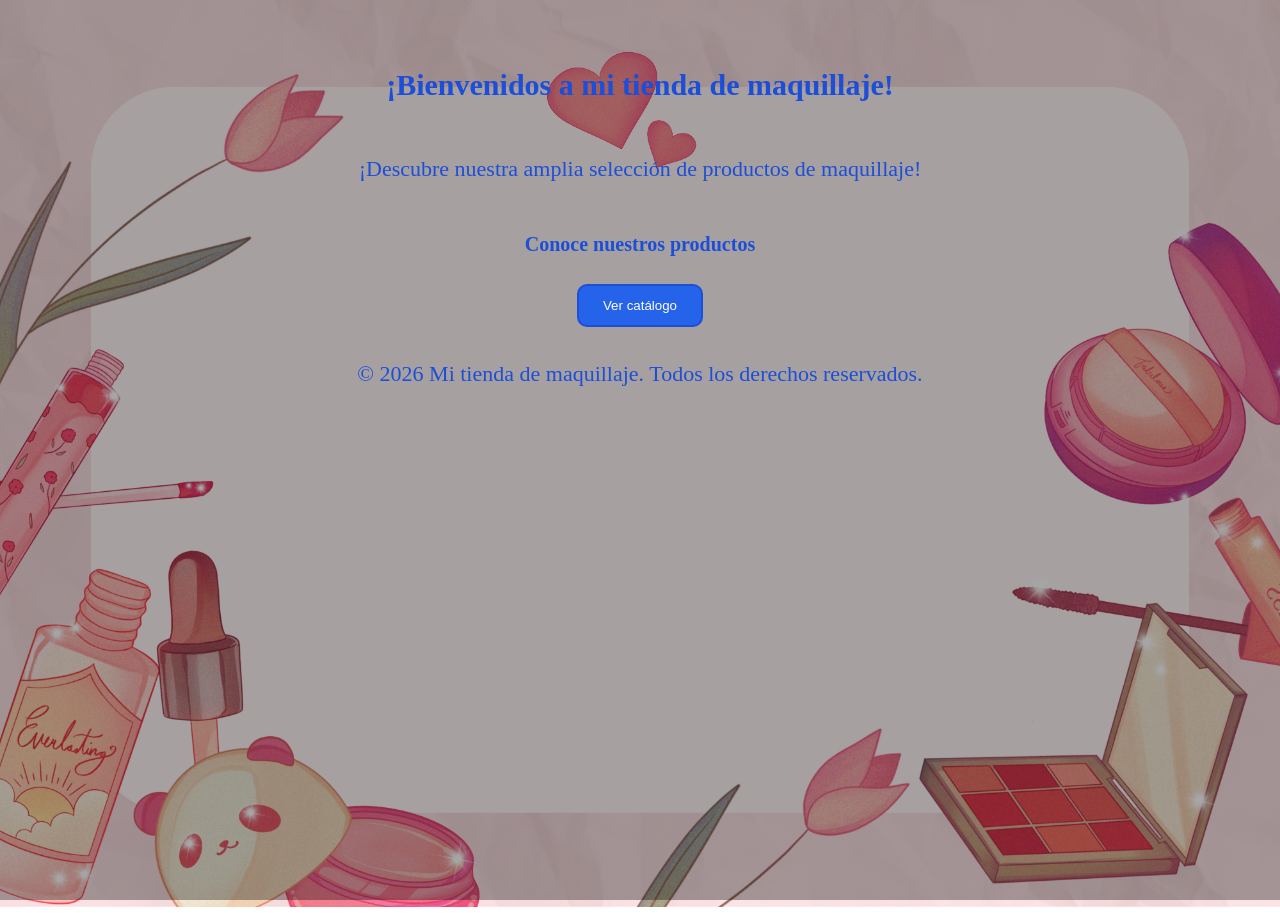
==== index.html @ dda325d0 "Add files via upload" ====
<!DOCTYPE html>
<html>

<head>
   <meta charset="UTF-8">
    <meta name="viewport" content="width=device-width, initial-scale=1.0">
    <title>Mi tienda de maquillaje</title>
    <link rel="stylesheet" href="style.css">
</head>

<body>

    <div class="contenedor">
         <h1>¡Bienvenidos a mi tienda de maquillaje!</h1>
        <p>¡Descubre nuestra amplia selección de productos de maquillaje!</p>
        <h2>Conoce nuestros productos</h2>
        <a href="catálogo.html"><button>Ver catálogo</button></a>
        <p>© 2026 Mi tienda de maquillaje. Todos los derechos reservados.</p>
    </div>
    <script src="script.js"></script>

</body>

</html>
---- style.css ----
body {
    
    margin: 0;
    min-height: 100vh;
    background-image:
    linear-gradient(rgba(0, 0, 0, 0.35), rgba(0, 0, 0, 0.35)),
    url("Tarjeta Agradecimiento para cliente Belleza Maquillaje Rosado Makeup.png");

    background-size: cover;
    background-position: center center;
    background-repeat: no-repeat;
    background-attachment: fixed;

    color: #1d4ed8;

    text-align: center;
    display: grid;
    place-items: center;
  
}
h1 {
    color: #1d4ed8;
    font-size: 30px;
}
p {
    font-size: 22px;
    color: #1d4ed8;
}
h2 {
    color: #1d4ed8;
    font-size: 20px;
}
button {
    background-color: #2563eb;
    color: white;
    border: 2px solid #1d4ed8;
    padding: 12px 24px;
    border-radius: 10px;
    cursor: pointer;
}
.contenedor {
    min-height: 100vh;
    display: flex;
    flex-direction: column;
    justify-content: flex-start;
    align-items: center;
    gap: 12px;
    padding: 40px 20px;
    box-sizing: border-box;
}
.productos img {
    width: 150px;
    height: 150px;
    object-fit: contain;
    display: block;
    margin: auto;
    object-fit: contain;
}
.productos {
    display: inline-block;
    vertical-align: top;
    width: 200px;
    margin: 20px;
    padding: 15px;
    text-align: center;
    border: 1px solid #1d4ed8;
    border-radius: 12px;
    background-color: rgba(255, 255, 255, 0.8);
}
.carrito {
    background-color: rgba(244, 213, 243, 0.8);
    color: #1d4ed8;
    border: 2px solid #1d4ed8;
    padding: 25px;
    margin: 30px auto;
    width: 80%;
    max-width: 600px;
    border-radius: 5px;
    cursor: pointer;
    text-align: center;
}
.carrito-button {
    background-color: #2563eb;
    color: white;
    border: 2px solid #1d4ed8;
    padding: 8px 12px;
    border-radius: 8px;
    cursor: pointer;
}
.productos h3 {
    font-size: 18px;
    margin: 8px 0;
    line-height: 1.2;
}

.productos p {
    font-size: 16px;
    margin: 6px 0;
    line-height: 1.2;
}

.productos button {
    margin-top: 8px;
    font-size: 14px;
}

.productos {
    line-height: normal;
}

div.contenedor {
    margin-top: 8px;
    margin-bottom: 5px;
}
.buscador {
    margin: 20px auto;
    text-align: center;
}
.buscador input {
    max-width: 400px;
    padding: 12px;
    width: 80%;
    border: 2px solid #1d4ed8;
    border-radius: 10px;
    font-size: 16px;
    outline: none;
}
/* =================================
   DISEÑO RESPONSIVO PARA CELULARES
   ================================= */

@media screen and (max-width: 600px) {

    /* Ajustes generales */
    * {
        box-sizing: border-box;
    }

    body {
        display: block;
        width: 100%;
        min-height: 100vh;
        background-size: cover;
        background-repeat: no-repeat;
        background-attachment: scroll;
        background-position: center center;
        text-align: center;
    }

    /* Contenedor principal */
    .contenedor {
        width: 100%;
        min-height: 100vh;
        padding: 25px 15px;
        gap: 12px;
        justify-content: flex-start;
    }

    /* Títulos */
    h1 {
        font-size: 25px;
    }

    h2 {
        font-size: 20px;
    }

    /* Párrafos */
    p {
        font-size: 16px;
    }

    /* Productos */
    .productos {
        display: block;
        width: 100%;
        max-width: 320px;
        margin: 15px auto;
        padding: 15px;
    }

    /* Imágenes de productos */
    .productos img {
        width: 100%;
        max-width: 180px;
        height: 160px;
        object-fit: contain;
    }

    /* Botones */
    button {
        max-width: 100%;
        padding: 12px 18px;
        font-size: 15px;
    }

    /* Carrito */
    .carrito {
        width: calc(100% - 24px);
        max-width: 500px;
        margin: 20px auto;
        padding: 18px 12px;
    }

    /* Buscador */
    .buscador input {
        width: 90%;
        max-width: 400px;
        font-size: 16px;
    }
}
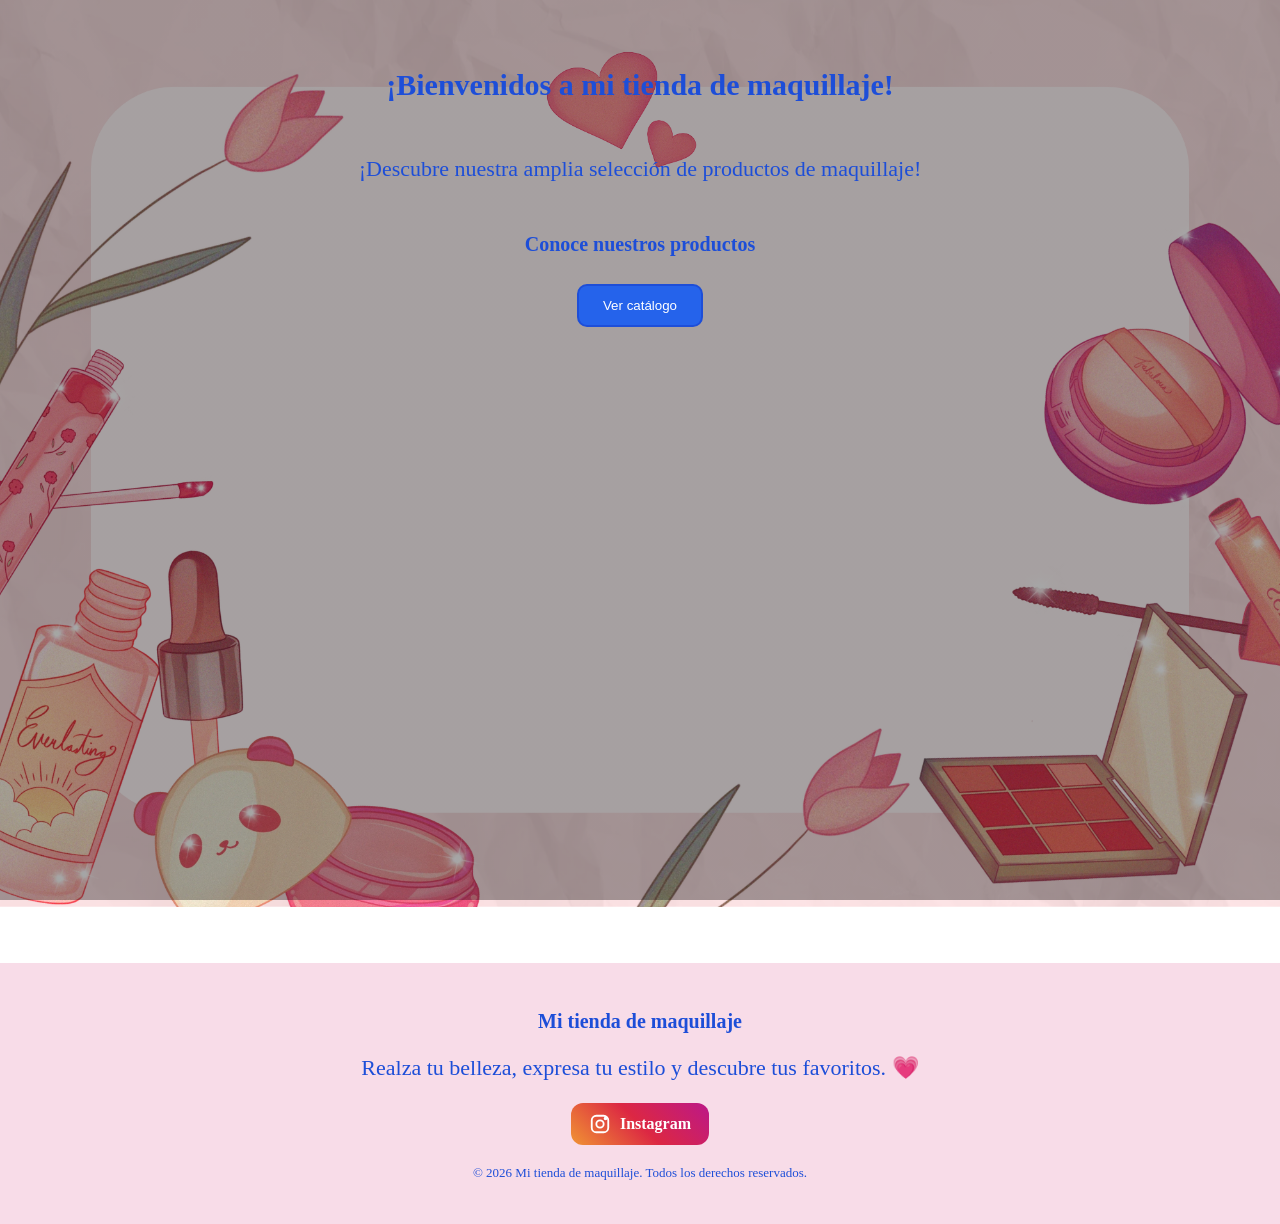
==== commit 62e953f9: "Add files via upload" ====
--- a/index.html
+++ b/index.html
@@ -15,9 +15,45 @@
         <p>¡Descubre nuestra amplia selección de productos de maquillaje!</p>
         <h2>Conoce nuestros productos</h2>
         <a href="catálogo.html"><button>Ver catálogo</button></a>
-        <p>© 2026 Mi tienda de maquillaje. Todos los derechos reservados.</p>
     </div>
     <script src="script.js"></script>
+
+<footer class="pie-pagina">
+
+    <h2>Mi tienda de maquillaje</h2>
+
+    <p>Realza tu belleza, expresa tu estilo y descubre tus favoritos. 💗</p>
+
+<div class="redes-sociales">
+    <a href="https://www.instagram.com/" target="_blank" rel="noopener noreferrer">
+
+        <svg xmlns="http://www.w3.org/2000/svg"
+             width="22"
+             height="22"
+             viewBox="0 0 24 24"
+             fill="none"
+             stroke="currentColor"
+             stroke-width="2"
+             stroke-linecap="round"
+             stroke-linejoin="round">
+
+            <rect x="3" y="3" width="18" height="18" rx="5"/>
+            <circle cx="12" cy="12" r="4"/>
+            <circle cx="18" cy="6" r="1"/>
+
+        </svg>
+
+        <span>Instagram</span>
+
+    </a>
+</div>
+
+    <p class="derechos">
+        © 2026 Mi tienda de maquillaje.
+        Todos los derechos reservados.
+    </p>
+
+</footer>
 
 </body>
 
--- a/style.css
+++ b/style.css
@@ -209,3 +209,157 @@
         font-size: 16px;
     }
 }
+
+/* BUSCADOR */
+
+.buscador {
+    width: 100%;
+    margin: 20px auto 30px;
+    text-align: center;
+}
+
+.buscador input {
+    width: 85%;
+    max-width: 450px;
+    padding: 14px 18px;
+    border: 2px solid #1d4ed8;
+    border-radius: 12px;
+    font-size: 16px;
+    background-color: white;
+    color: #333;
+}
+
+.buscador input:focus {
+    outline: none;
+    border-color: #2563eb;
+    box-shadow: 0 0 8px rgba(37, 99, 235, 0.3);
+}
+/* PIE DE PÁGINA */
+
+.pie-pagina {
+    width: 100%;
+    margin-top: 50px;
+    padding: 30px 15px;
+    background-color: #f8dce8;
+    color: #63384e;
+    text-align: center;
+}
+
+.pie-pagina h2 {
+    margin-bottom: 10px;
+}
+
+.redes-sociales {
+    margin: 15px 0;
+}
+
+.redes-sociales a {
+    display: inline-flex;
+    align-items: center;
+    justify-content: center;
+    gap: 9px;
+    padding: 10px 18px;
+    color: white;
+    background: linear-gradient(45deg, #f09433, #dc2743, #bc1888);
+    border-radius: 12px;
+    text-decoration: none;
+    font-weight: bold;
+    transition: transform 0.3s, box-shadow 0.3s;
+}
+
+.redes-sociales a:hover {
+    transform: scale(1.06);
+    box-shadow: 0 4px 12px rgba(0,0,0,0.2);
+}
+
+.redes-sociales svg {
+    flex-shrink: 0;
+}
+
+.derechos {
+    margin-top: 20px;
+    font-size: 13px;
+}
+/* MISMO DISEÑO DE FOOTER EN TODAS LAS PÁGINAS */
+
+.pie-pagina {
+    width: 100vw;
+    max-width: 100vw;
+    box-sizing: border-box;
+    position: relative;
+    left: 50%;
+    transform: translateX(-50%);
+}
+/* SECCIÓN DE OFERTAS */
+
+.ofertas {
+    width: 100%;
+    max-width: 750px;
+    margin: 30px auto;
+    padding: 25px 15px;
+    background-color: #fff0f5;
+    border: 2px solid #f3b6d0;
+    border-radius: 18px;
+    text-align: center;
+}
+
+.ofertas h2 {
+    color: #a83268;
+}
+
+.oferta-producto {
+    position: relative;
+    display: inline-block;
+    width: 90%;
+    max-width: 300px;
+    margin: 15px auto;
+    padding: 20px;
+    background-color: white;
+    border-radius: 15px;
+    box-shadow: 0 3px 10px rgba(0,0,0,0.10);
+}
+
+.etiqueta-oferta {
+    display: inline-block;
+    padding: 6px 12px;
+    background-color: #e83e70;
+    color: white;
+    border-radius: 20px;
+    font-weight: bold;
+}
+
+.precio-anterior {
+    color: #888;
+    text-decoration: line-through;
+}
+
+.precio-oferta {
+    color: #e83e70;
+    font-size: 23px;
+    font-weight: bold;
+}
+/* PRECIOS DE PRODUCTOS */
+
+.productos .precio-anterior {
+    color: #888;
+    text-decoration: line-through;
+    margin-bottom: 4px;
+}
+
+.productos .precio-oferta {
+    color: #e83e70;
+    font-size: 21px;
+    font-weight: bold;
+    margin-top: 4px;
+}
+
+.productos .etiqueta-oferta {
+    display: inline-block;
+    margin: 8px;
+    padding: 6px 12px;
+    background-color: #e83e70;
+    color: white;
+    border-radius: 20px;
+    font-size: 12px;
+    font-weight: bold;
+}
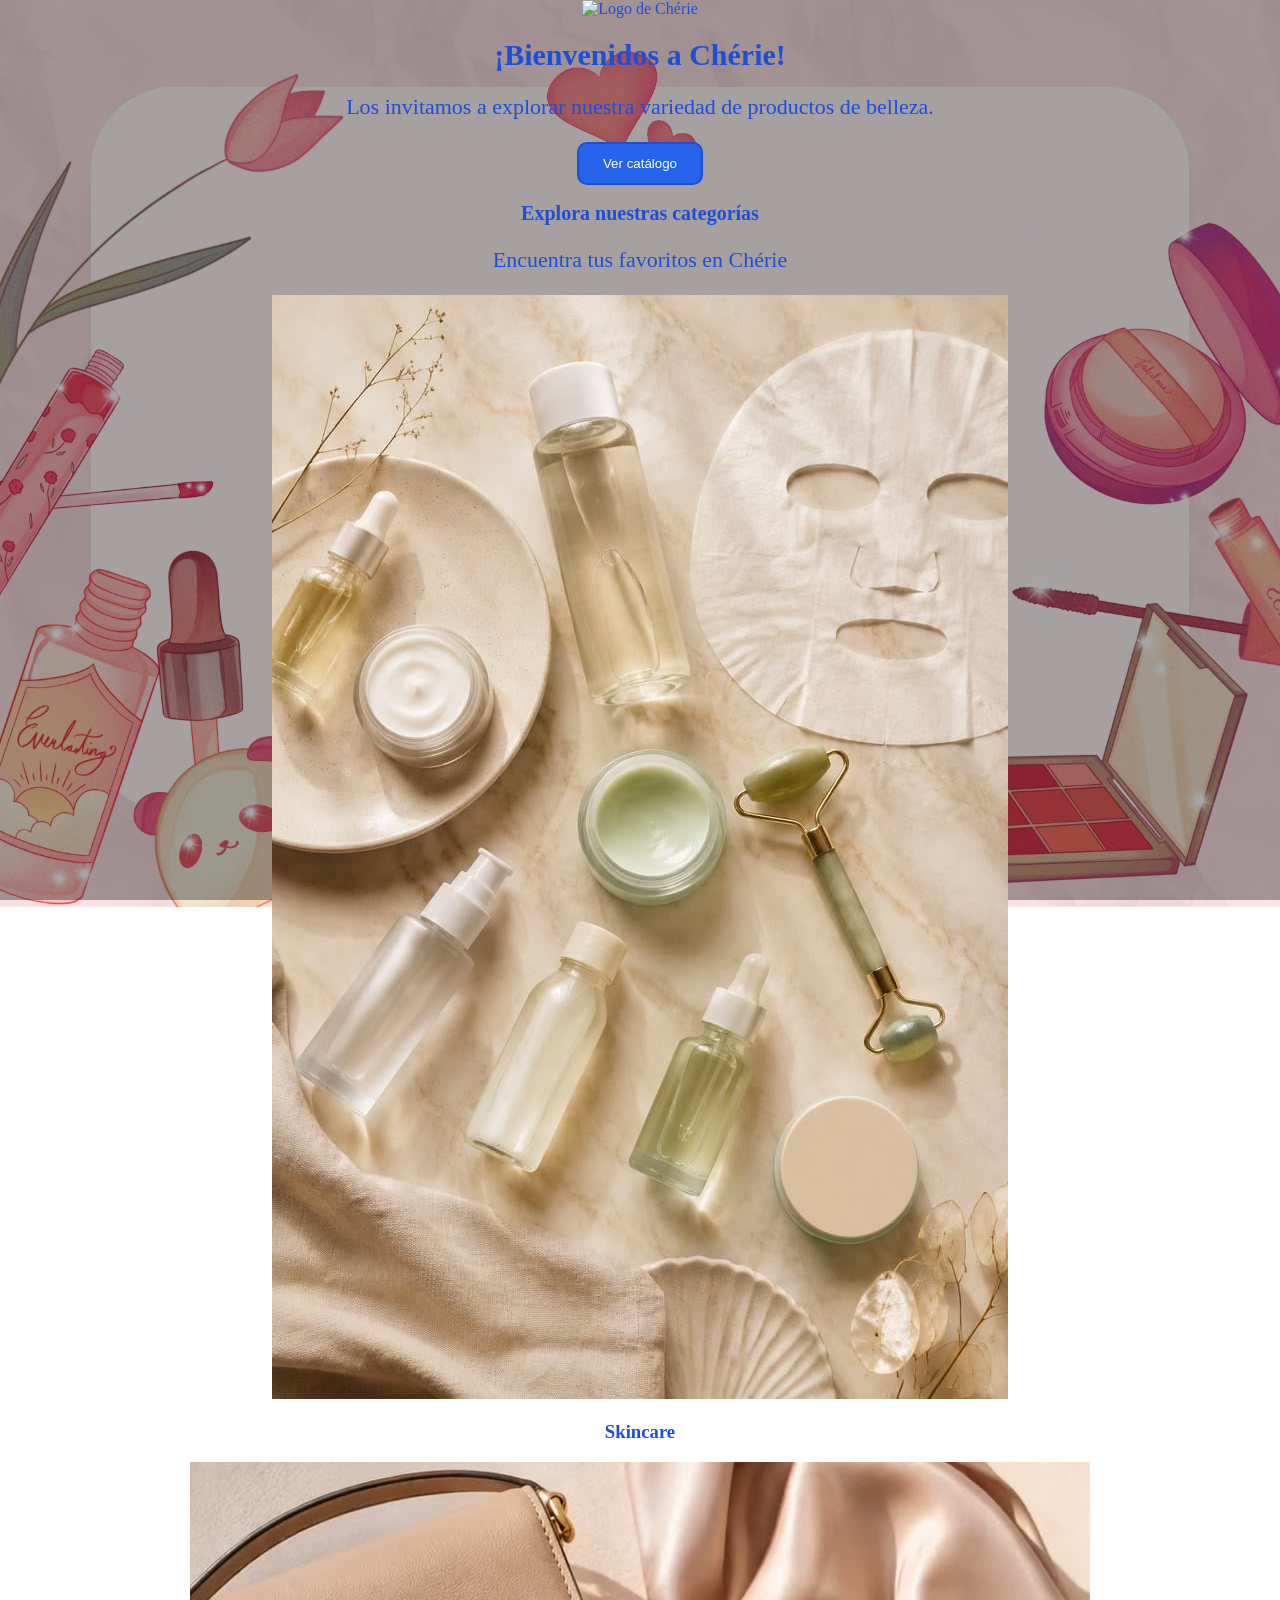
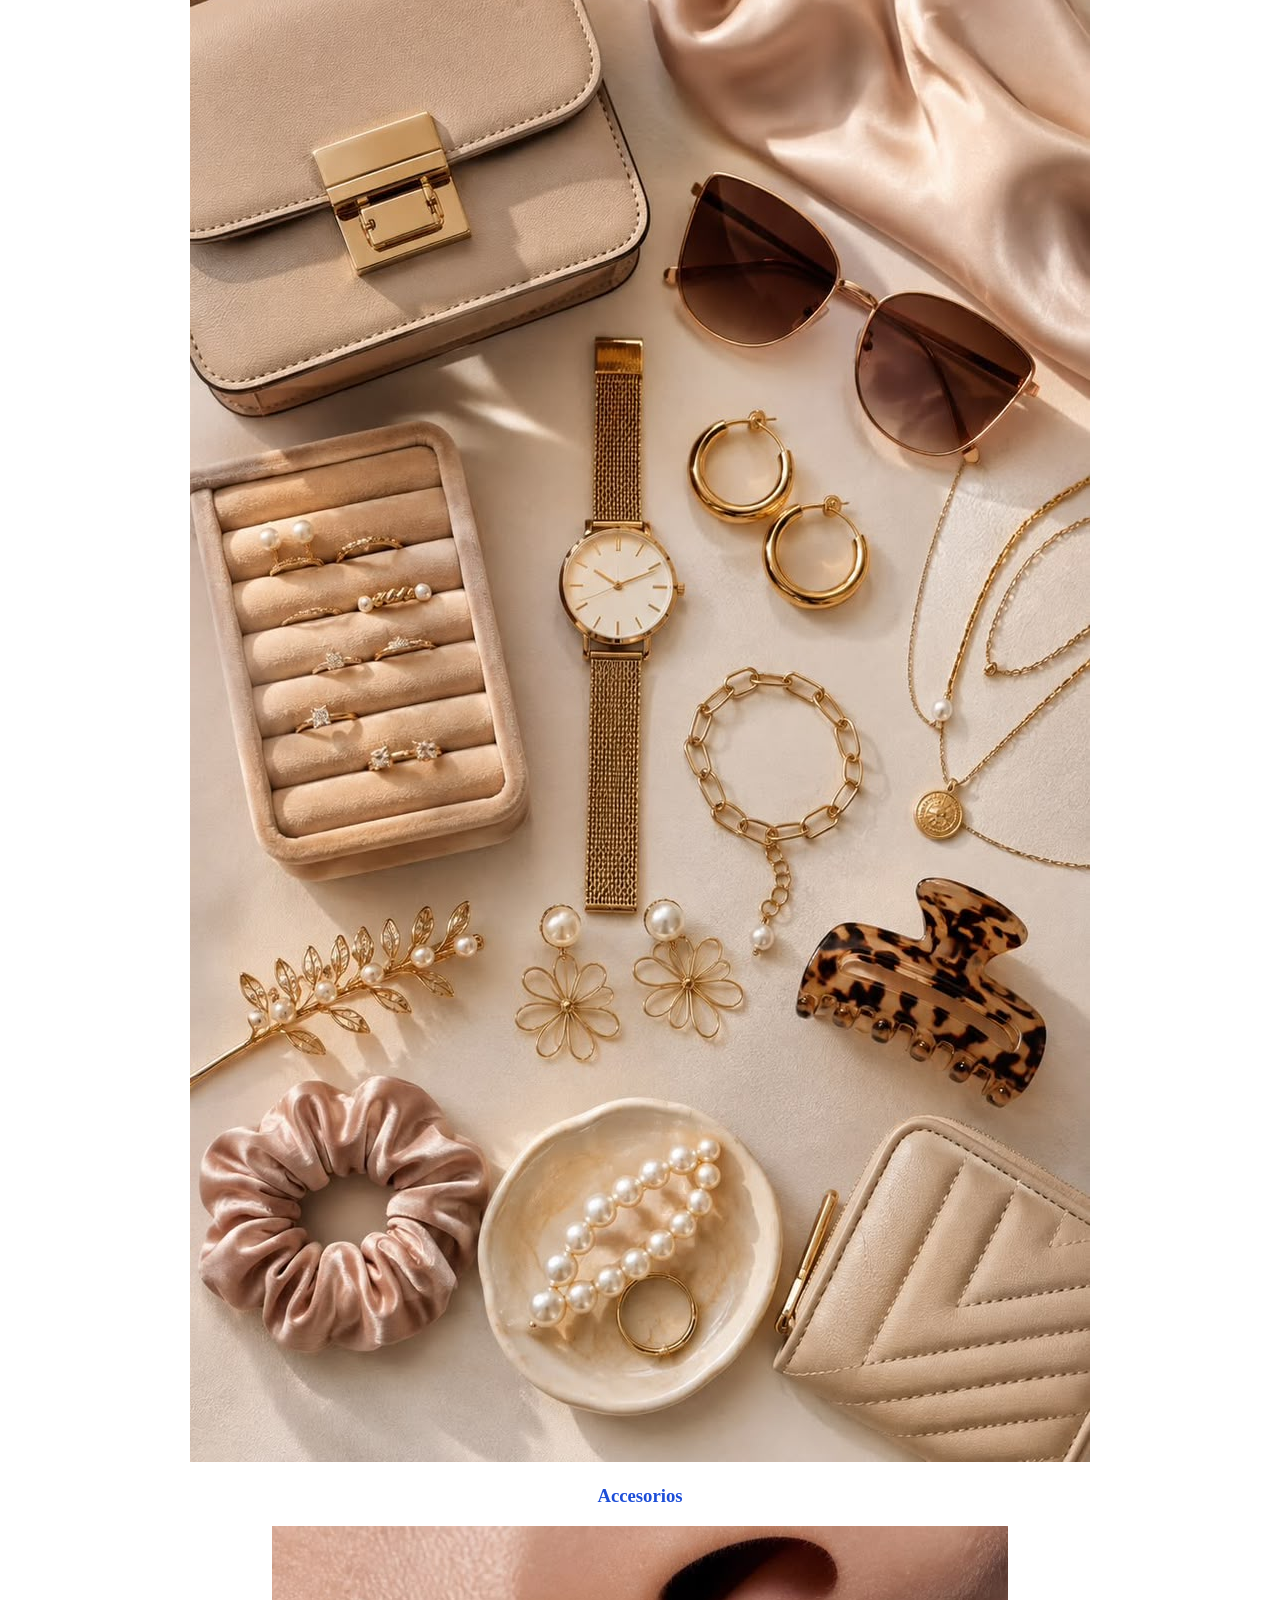
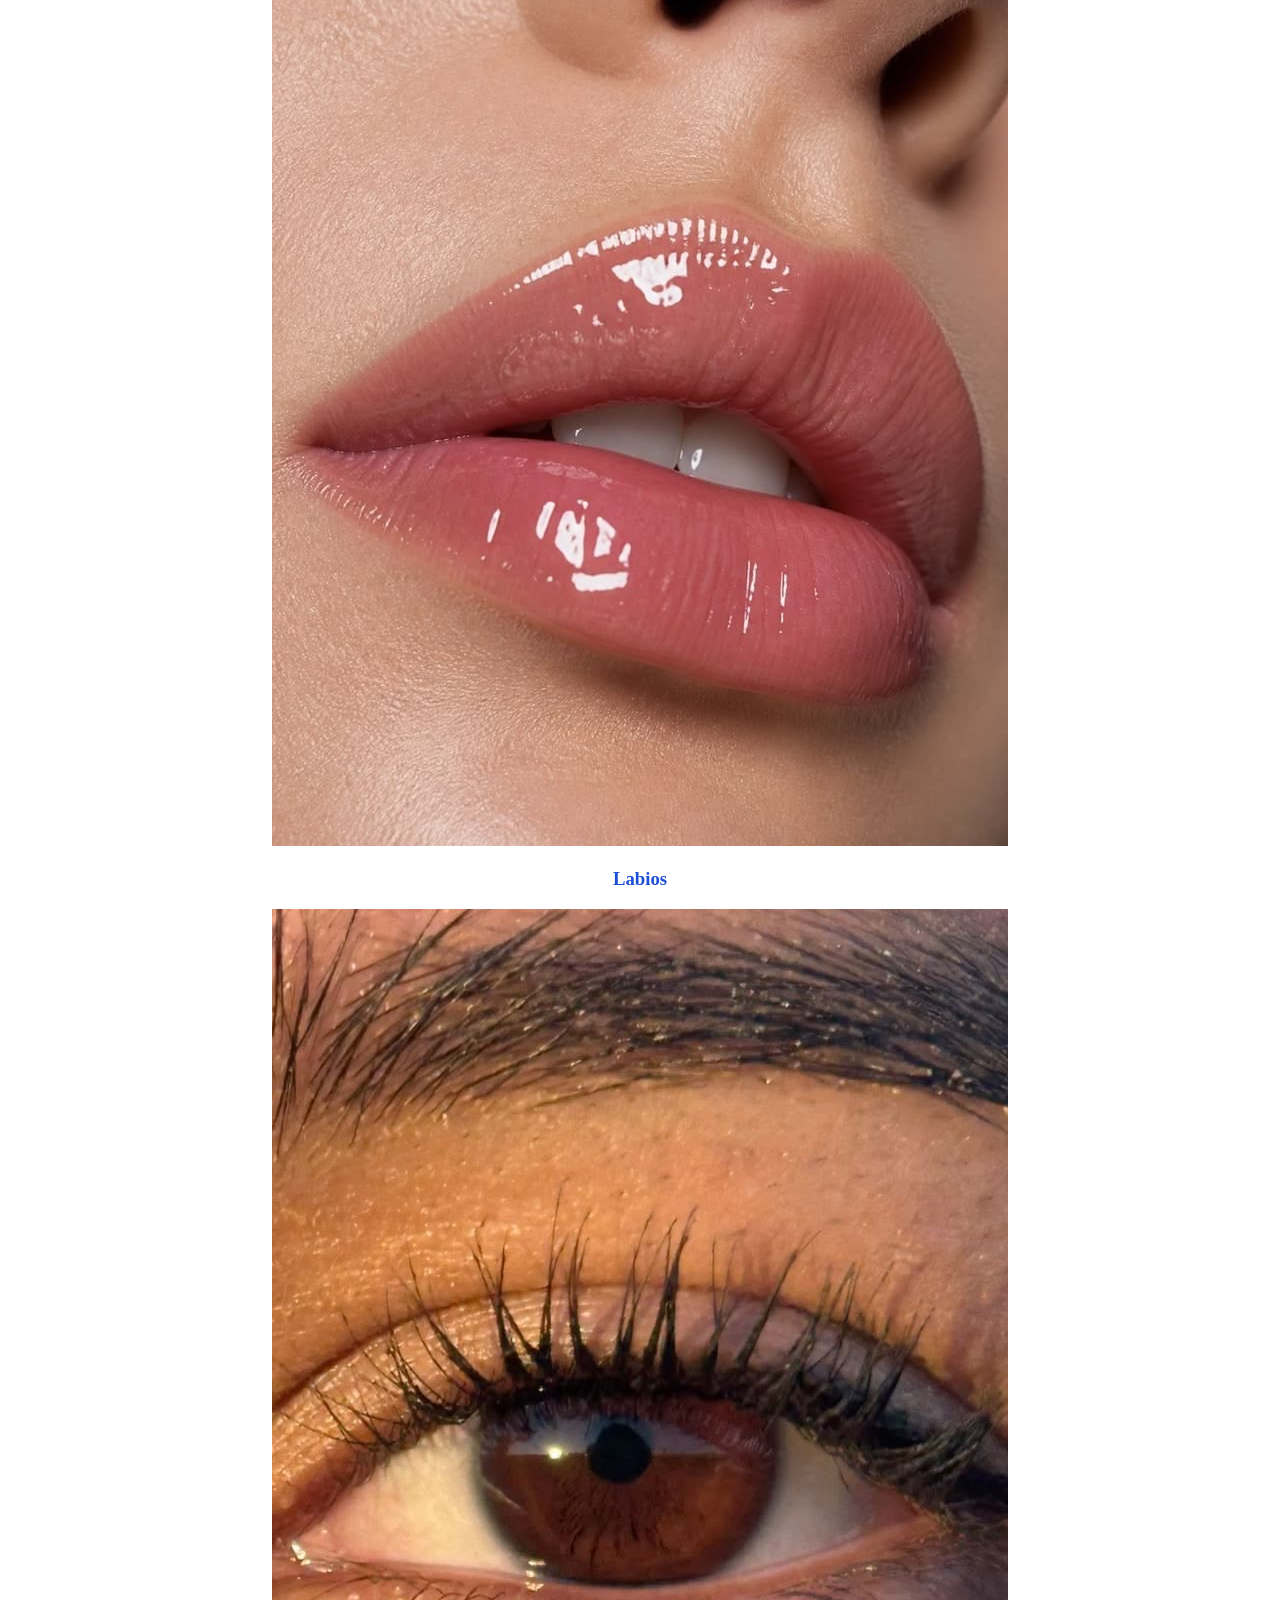
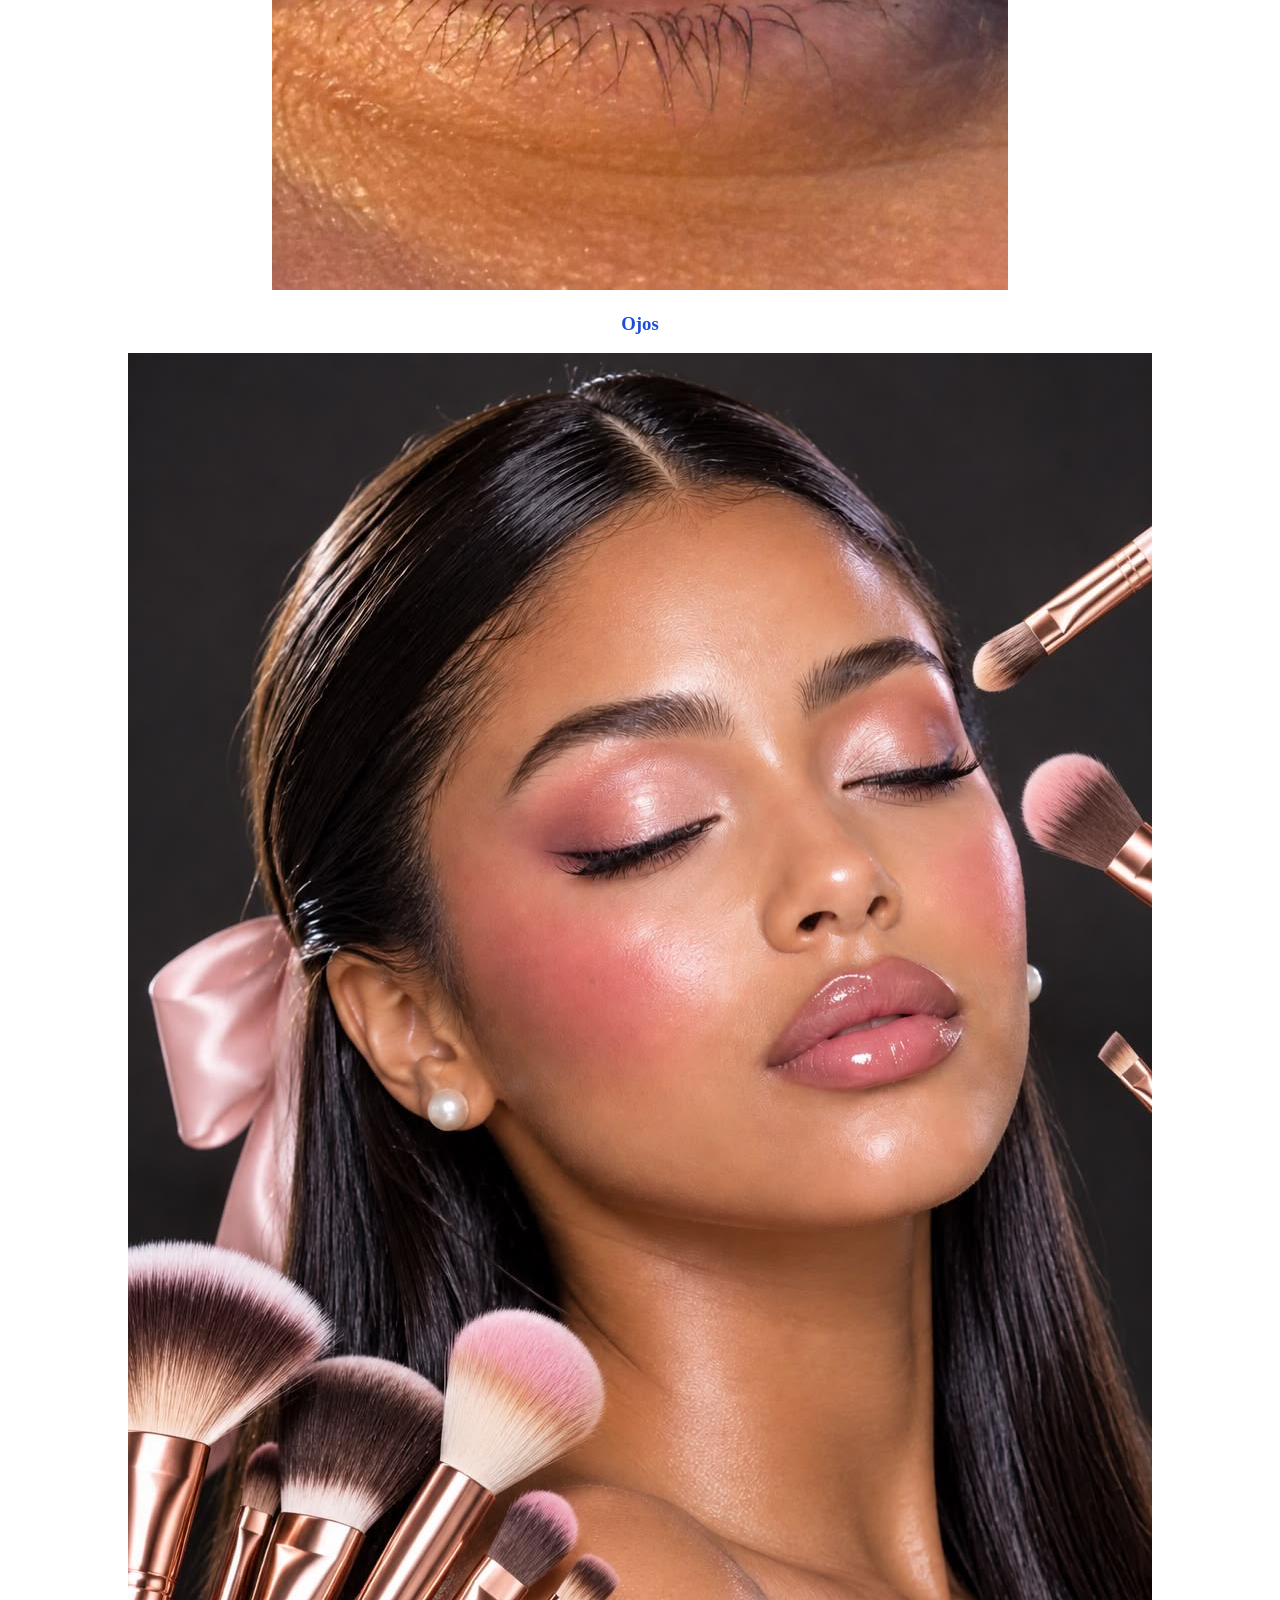
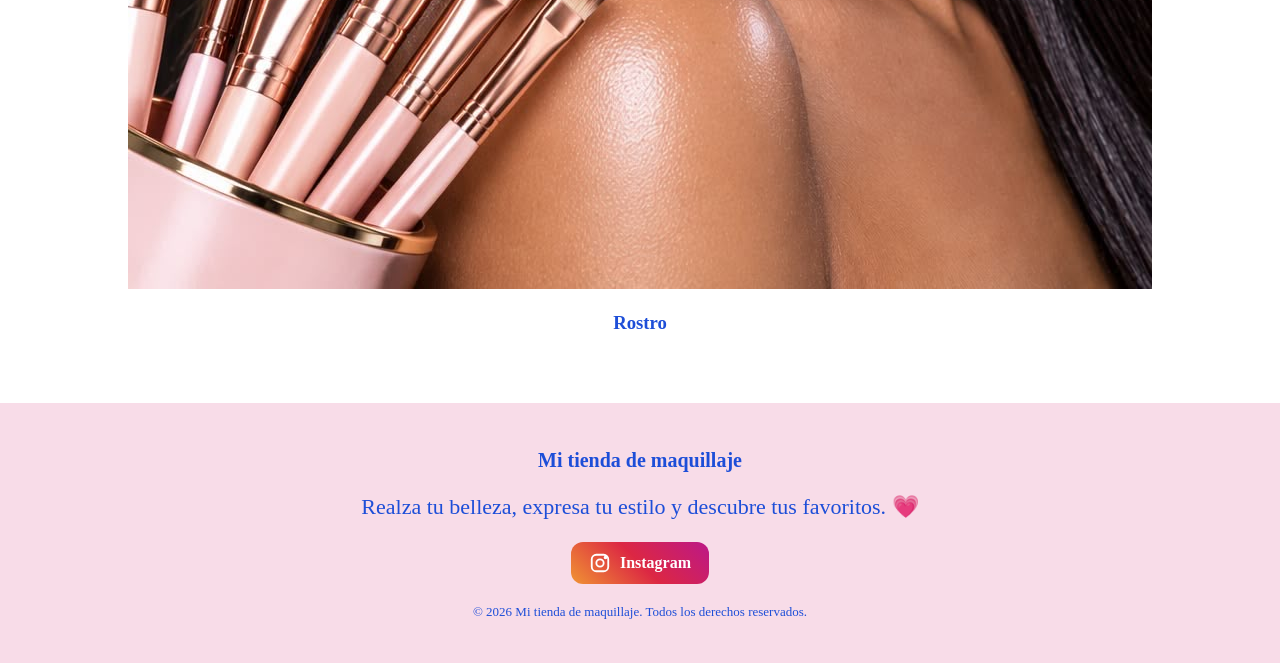
==== commit 0251506c: "Add files via upload" ====
--- a/index.html
+++ b/index.html
@@ -10,12 +10,50 @@
 
 <body>
 
-    <div class="contenedor">
-         <h1>¡Bienvenidos a mi tienda de maquillaje!</h1>
-        <p>¡Descubre nuestra amplia selección de productos de maquillaje!</p>
-        <h2>Conoce nuestros productos</h2>
+    <div class="bienvenida">
+        <img src="Cherie.jpeg" alt="Logo de Chérie">
+        <h1>¡Bienvenidos a Chérie!</h1>
+        <p>Los invitamos a explorar nuestra variedad de productos de belleza.</p>
         <a href="catálogo.html"><button>Ver catálogo</button></a>
     </div>
+
+<section class="categorias">
+
+    <h2>Explora nuestras categorías</h2>
+
+    <p>Encuentra tus favoritos en Chérie</p>
+
+   <div class="grid-categorias">
+
+    <div class="tarjeta-categoria" onclick="window.location.href='catálogo.html?categoria=skincare'">
+        <img src="imágenes/skincare.jpeg" alt="Skincare">
+        <h3>Skincare</h3>
+    </div>
+
+    <div class="tarjeta-categoria" onclick="window.location.href='catálogo.html?categoria=accesorios'">
+        <img src="imágenes/accesorios.jpeg" alt="Accesorios">
+        <h3>Accesorios</h3>
+    </div>
+
+    <div class="tarjeta-categoria" onclick="window.location.href='catálogo.html?categoria=labios'">
+        <img src="imágenes/labios.jpeg" alt="Labios">
+        <h3>Labios</h3>
+    </div>
+
+    <div class="tarjeta-categoria" onclick="window.location.href='catálogo.html?categoria=ojos'">
+        <img src="imágenes/ojos.jpeg" alt="Ojos">
+        <h3>Ojos</h3>
+    </div>
+
+    <div class="tarjeta-categoria" onclick="window.location.href='catálogo.html?categoria=rostro'">
+        <img src="imágenes/rostro.jpeg" alt="Rostro">
+        <h3>Rostro</h3>
+    </div>
+
+</div>
+
+</section>
+
     <script src="script.js"></script>
 
 <footer class="pie-pagina">
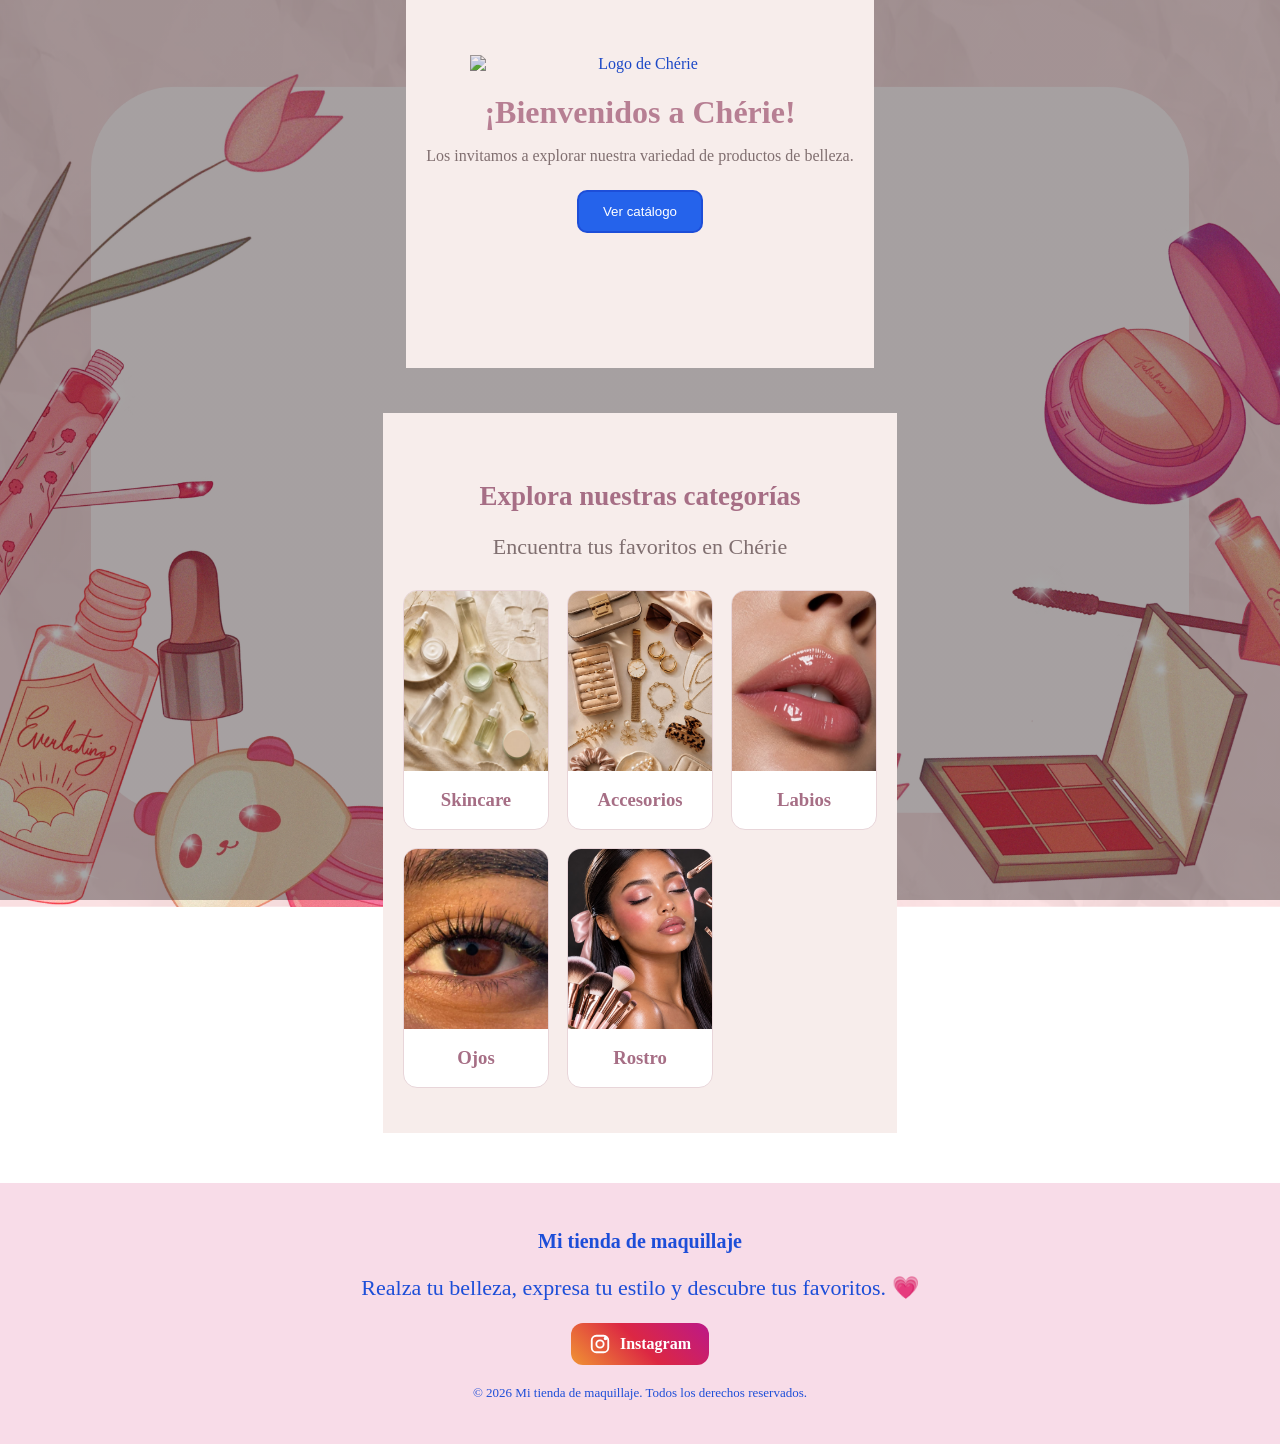
==== commit 2fc3f204: "Add files via upload" ====
--- a/index.html
+++ b/index.html
@@ -11,7 +11,7 @@
 <body>
 
     <div class="bienvenida">
-        <img src="Cherie.jpeg" alt="Logo de Chérie">
+        <img src="Cherie.jpeg" class="logo-tienda" alt="Logo de Chérie">
         <h1>¡Bienvenidos a Chérie!</h1>
         <p>Los invitamos a explorar nuestra variedad de productos de belleza.</p>
         <a href="catálogo.html"><button>Ver catálogo</button></a>
--- a/style.css
+++ b/style.css
@@ -108,7 +108,7 @@
     line-height: normal;
 }
 
-div.contenedor {
+.contenedor {
     margin-top: 8px;
     margin-bottom: 5px;
 }
@@ -125,9 +125,7 @@
     font-size: 16px;
     outline: none;
 }
-/* =================================
-   DISEÑO RESPONSIVO PARA CELULARES
-   ================================= */
+
 
 @media screen and (max-width: 600px) {
 
@@ -362,4 +360,172 @@
     border-radius: 20px;
     font-size: 12px;
     font-weight: bold;
+}
+
+/* SOLO PARA LA BIENVENIDA */
+
+.bienvenida {
+    text-align: center;
+    padding: 55px 20px 85px;
+    background-color: #F7EDEB;
+}
+
+.bienvenida .logo-tienda {
+    width: 340px;
+    max-width: 90%;
+    height: auto;
+    display: block;
+    margin: 0 auto 10px;
+    mix-blend-mode: multiply;
+}
+
+.bienvenida a {
+    display: inline-block;
+    margin-bottom: 50px;
+}
+
+.bienvenida h1 {
+    color: #B77F93;
+    font-size: 32px;
+    margin-bottom: 15px;
+}
+
+.bienvenida p {
+    color: #806F70;
+    font-size: 16px;
+    margin-bottom: 25px;
+}
+
+/* CATEGORIAS DE CHÉRIE */
+
+.categorias {
+    padding: 45px 20px;
+    background-color: #F7EDEB;
+    text-align: center;
+}
+
+.categorias h2 {
+    color: #A66E85;
+    font-size: 27px;
+}
+
+.categorias > p {
+    color: #806F70;
+    margin-bottom: 30px;
+}
+
+.grid-categorias {
+    display: grid;
+    grid-template-columns: repeat(3, 1fr);
+    gap: 18px;
+    max-width: 950px;
+    margin: auto;
+}
+
+.tarjeta-categoria {
+    background-color: #FFFFFF;
+    border: 1px solid #E8D5D9;
+    border-radius: 14px;
+    padding: 35px 10px;
+    transition: 0.3s;
+}
+
+.tarjeta-categoria:hover {
+    transform: translateY(-5px);
+    background-color: #F3E2E7;
+}
+
+.tarjeta-categoria h3 {
+    color: #A66E85;
+    margin: 0;
+}
+
+@media (max-width: 600px) {
+    .grid-categorias {
+        grid-template-columns: repeat(2, 1fr);
+    }
+}
+
+/* IMÁGENES DE LAS CATEGORÍAS */
+
+.tarjeta-categoria {
+    padding: 0;
+    overflow: hidden;
+}
+
+.tarjeta-categoria img {
+    width: 100%;
+    height: 180px;
+    object-fit: cover;
+    display: block;
+}
+
+.tarjeta-categoria h3 {
+    padding: 18px 10px;
+    margin: 0;
+}
+
+.bienvenida + .categorias {
+    margin-top: 45px;
+}
+
+/* AJUSTES PARA CELULARES */
+@media screen and (max-width: 600px) {
+
+    /* LOGO */
+    .bienvenida .logo-tienda {
+        width: 220px;
+        max-width: 85%;
+    }
+
+    .bienvenida {
+        padding: 30px 15px 45px;
+    }
+
+    .bienvenida h1 {
+        font-size: 24px;
+    }
+
+    /* CATEGORÍAS */
+    .grid-categorias {
+        grid-template-columns: repeat(2, minmax(0, 1fr));
+        gap: 12px;
+    }
+
+    .tarjeta-categoria img {
+        height: 110px;
+    }
+
+    .tarjeta-categoria h3 {
+        font-size: 15px;
+        padding: 12px 5px;
+    }
+
+    /* PRODUCTOS */
+    .productos {
+        box-sizing: border-box;
+        max-width: 100%;
+        min-width: 0;
+    }
+
+    .productos img {
+        display: block;
+        width: 100%;
+        max-width: 140px;
+        height: 130px;
+        object-fit: contain;
+        margin: 0 auto;
+    }
+
+    .productos h3 {
+        font-size: 16px;
+    }
+
+    .productos p {
+        font-size: 14px;
+    }
+
+    .productos button {
+        font-size: 13px;
+    }
 }
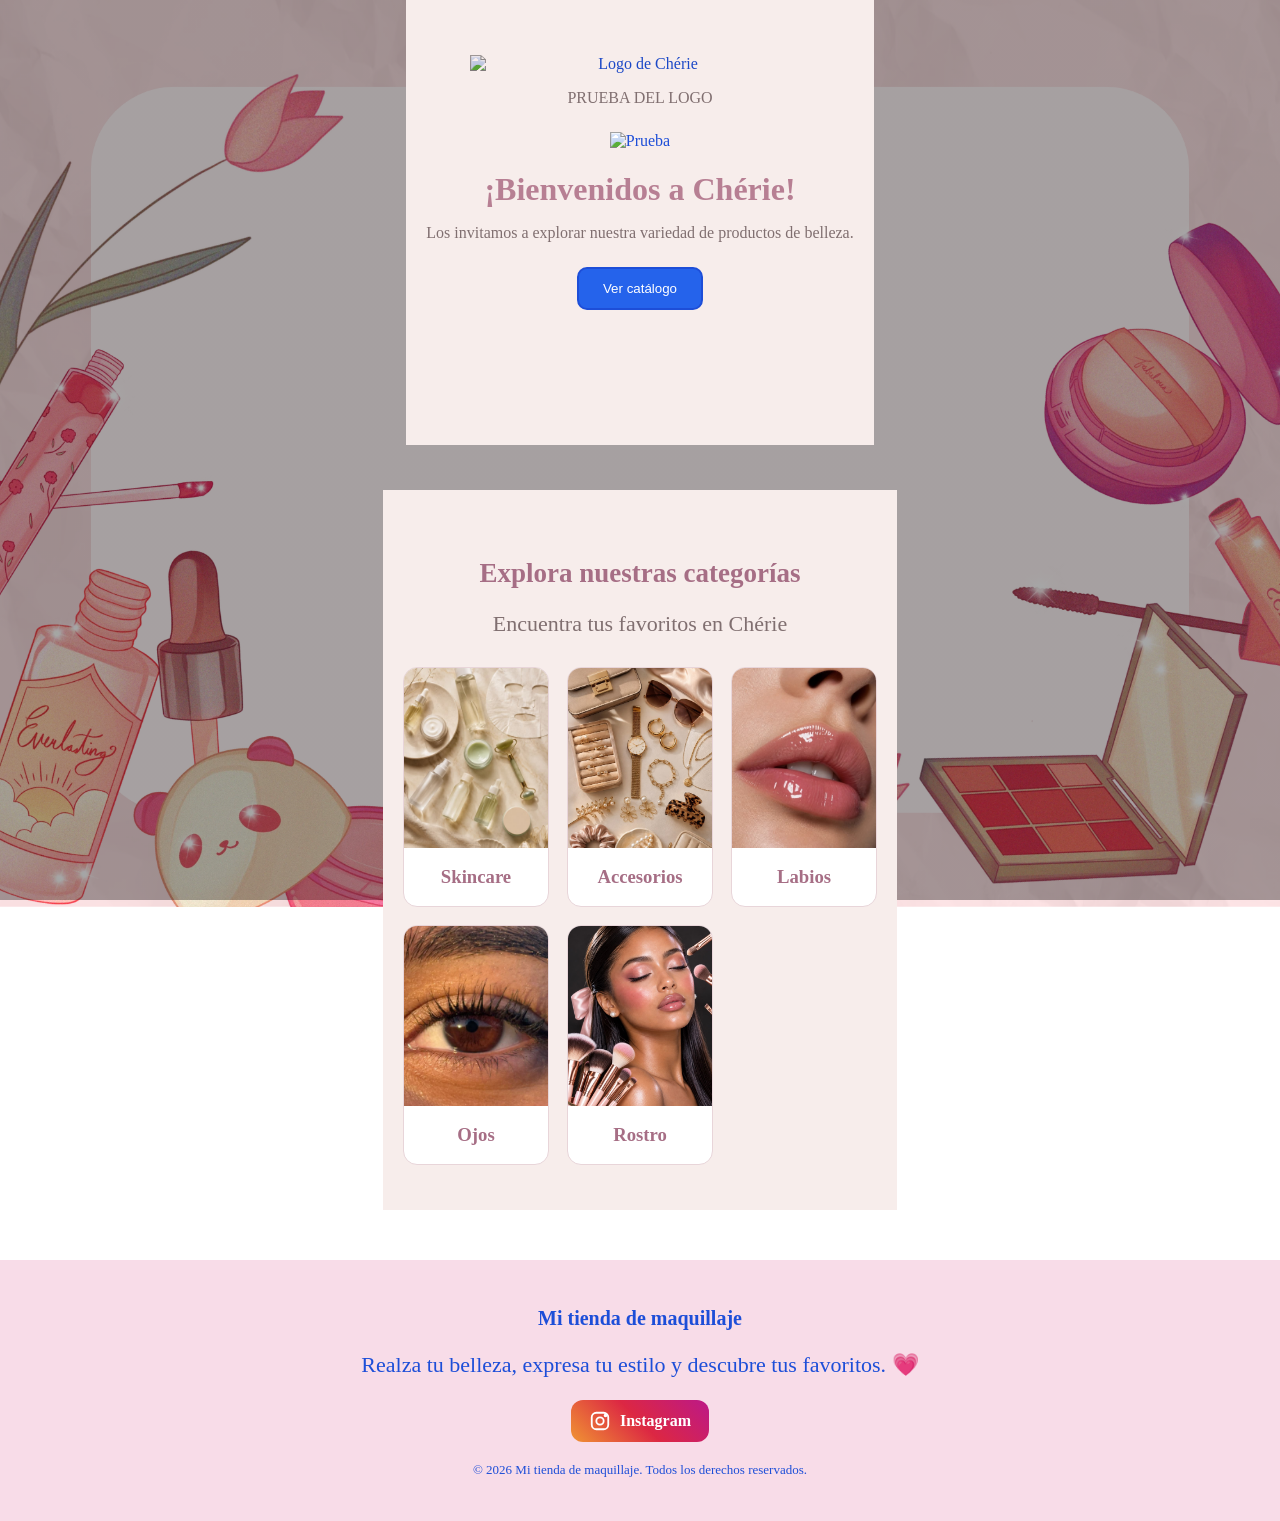
==== commit 2bf5a9d5: "Add files via upload" ====
--- a/index.html
+++ b/index.html
@@ -12,6 +12,8 @@
 
     <div class="bienvenida">
         <img src="Cherie.jpeg" class="logo-tienda" alt="Logo de Chérie">
+        <p>PRUEBA DEL LOGO</p>
+<img src="https://placehold.co/200x100?text=CHERIE" alt="Prueba">
         <h1>¡Bienvenidos a Chérie!</h1>
         <p>Los invitamos a explorar nuestra variedad de productos de belleza.</p>
         <a href="catálogo.html"><button>Ver catálogo</button></a>
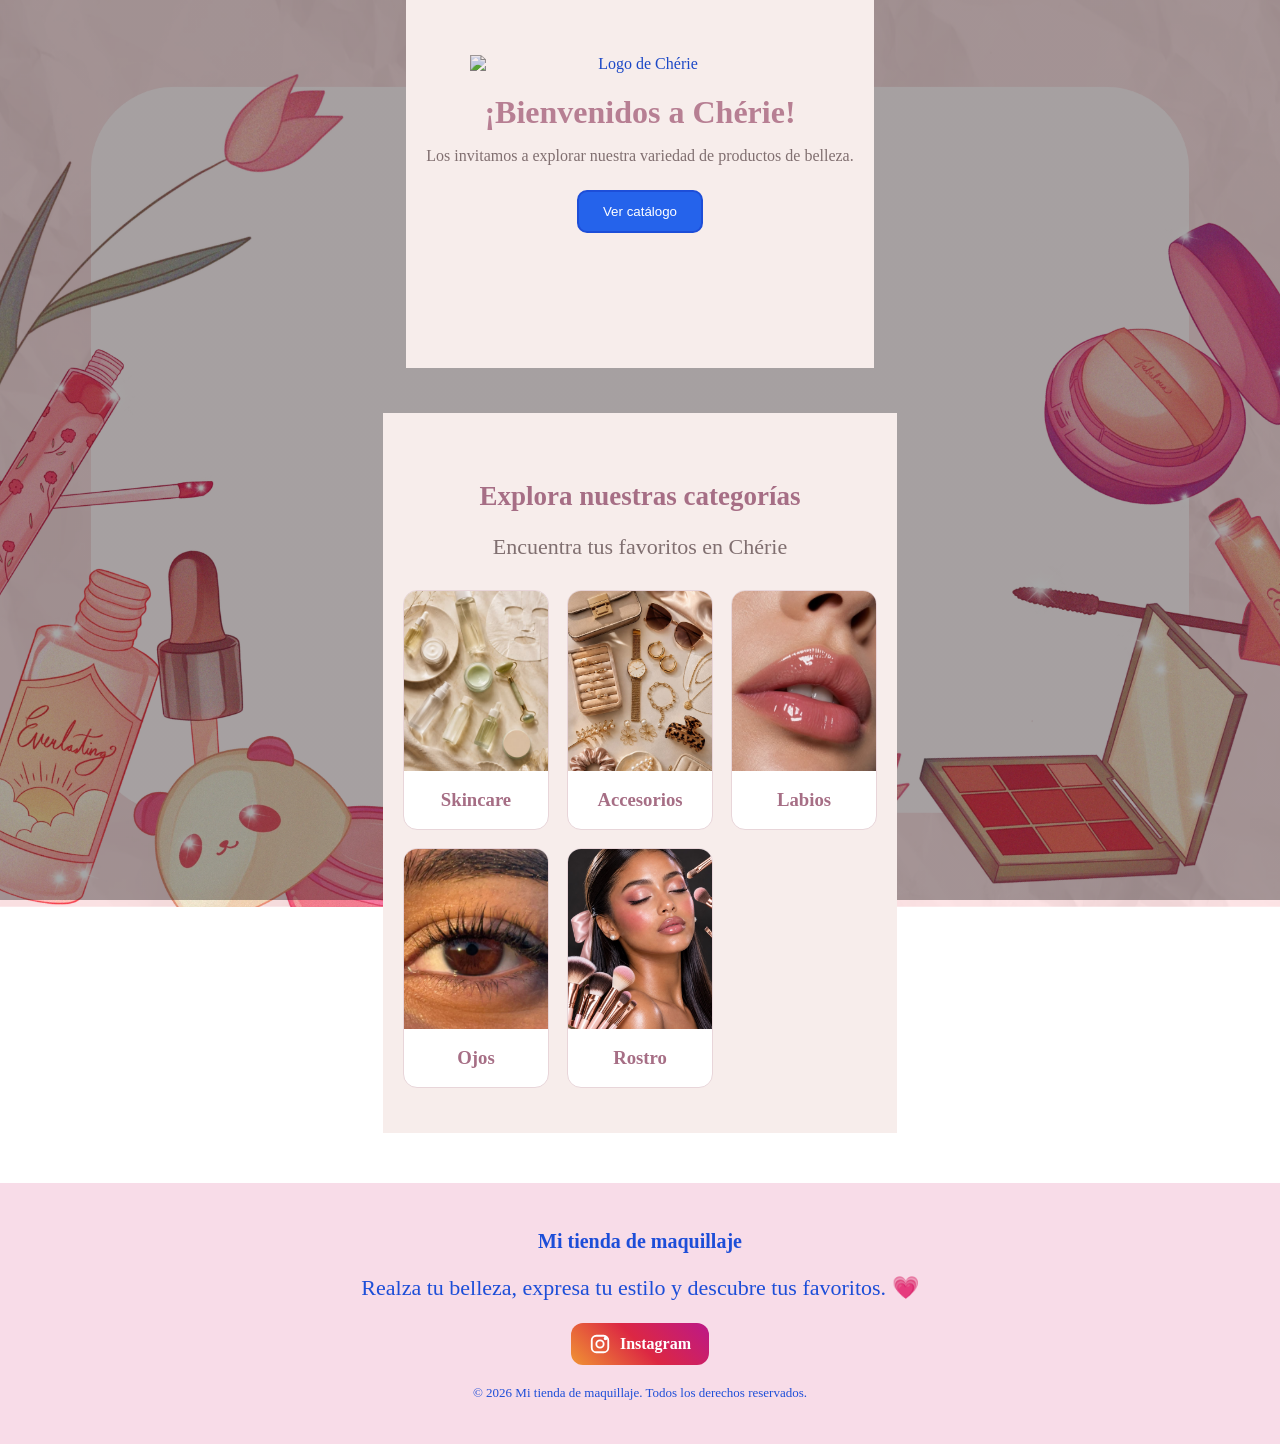
==== commit 00aeda34: "Add files via upload" ====
--- a/index.html
+++ b/index.html
@@ -11,9 +11,7 @@
 <body>
 
     <div class="bienvenida">
-        <img src="Cherie.jpeg" class="logo-tienda" alt="Logo de Chérie">
-        <p>PRUEBA DEL LOGO</p>
-<img src="https://placehold.co/200x100?text=CHERIE" alt="Prueba">
+        <img src="http://127.0.0.1:5500/Cherie.jpeg" class="logo-tienda" alt="Logo de Chérie">
         <h1>¡Bienvenidos a Chérie!</h1>
         <p>Los invitamos a explorar nuestra variedad de productos de belleza.</p>
         <a href="catálogo.html"><button>Ver catálogo</button></a>
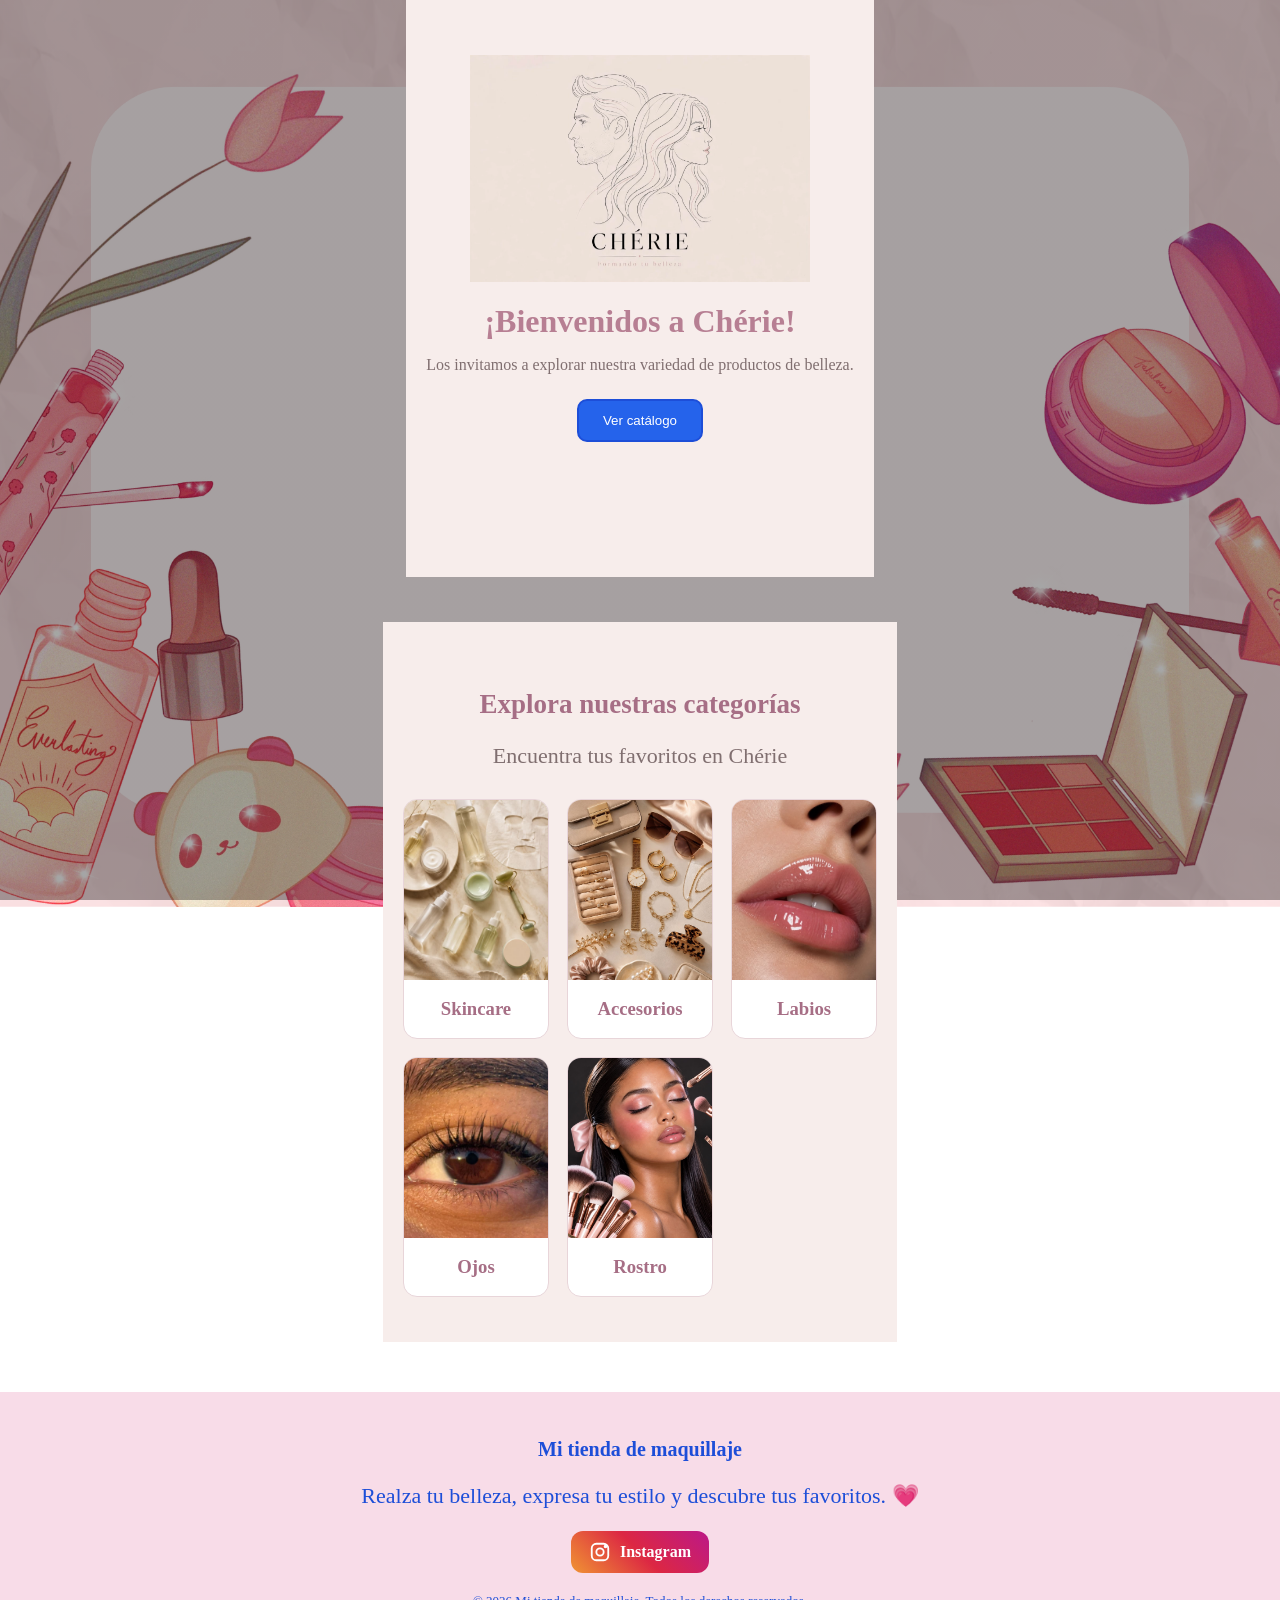
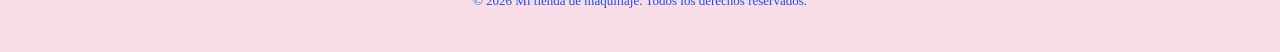
==== commit c119a4aa: "Add files via upload" ====
--- a/index.html
+++ b/index.html
@@ -11,7 +11,7 @@
 <body>
 
     <div class="bienvenida">
-        <img src="http://127.0.0.1:5500/Cherie.jpeg" class="logo-tienda" alt="Logo de Chérie">
+       <img src="./Cherie.jpeg" class="logo-tienda" alt="Logo de Chérie">
         <h1>¡Bienvenidos a Chérie!</h1>
         <p>Los invitamos a explorar nuestra variedad de productos de belleza.</p>
         <a href="catálogo.html"><button>Ver catálogo</button></a>
